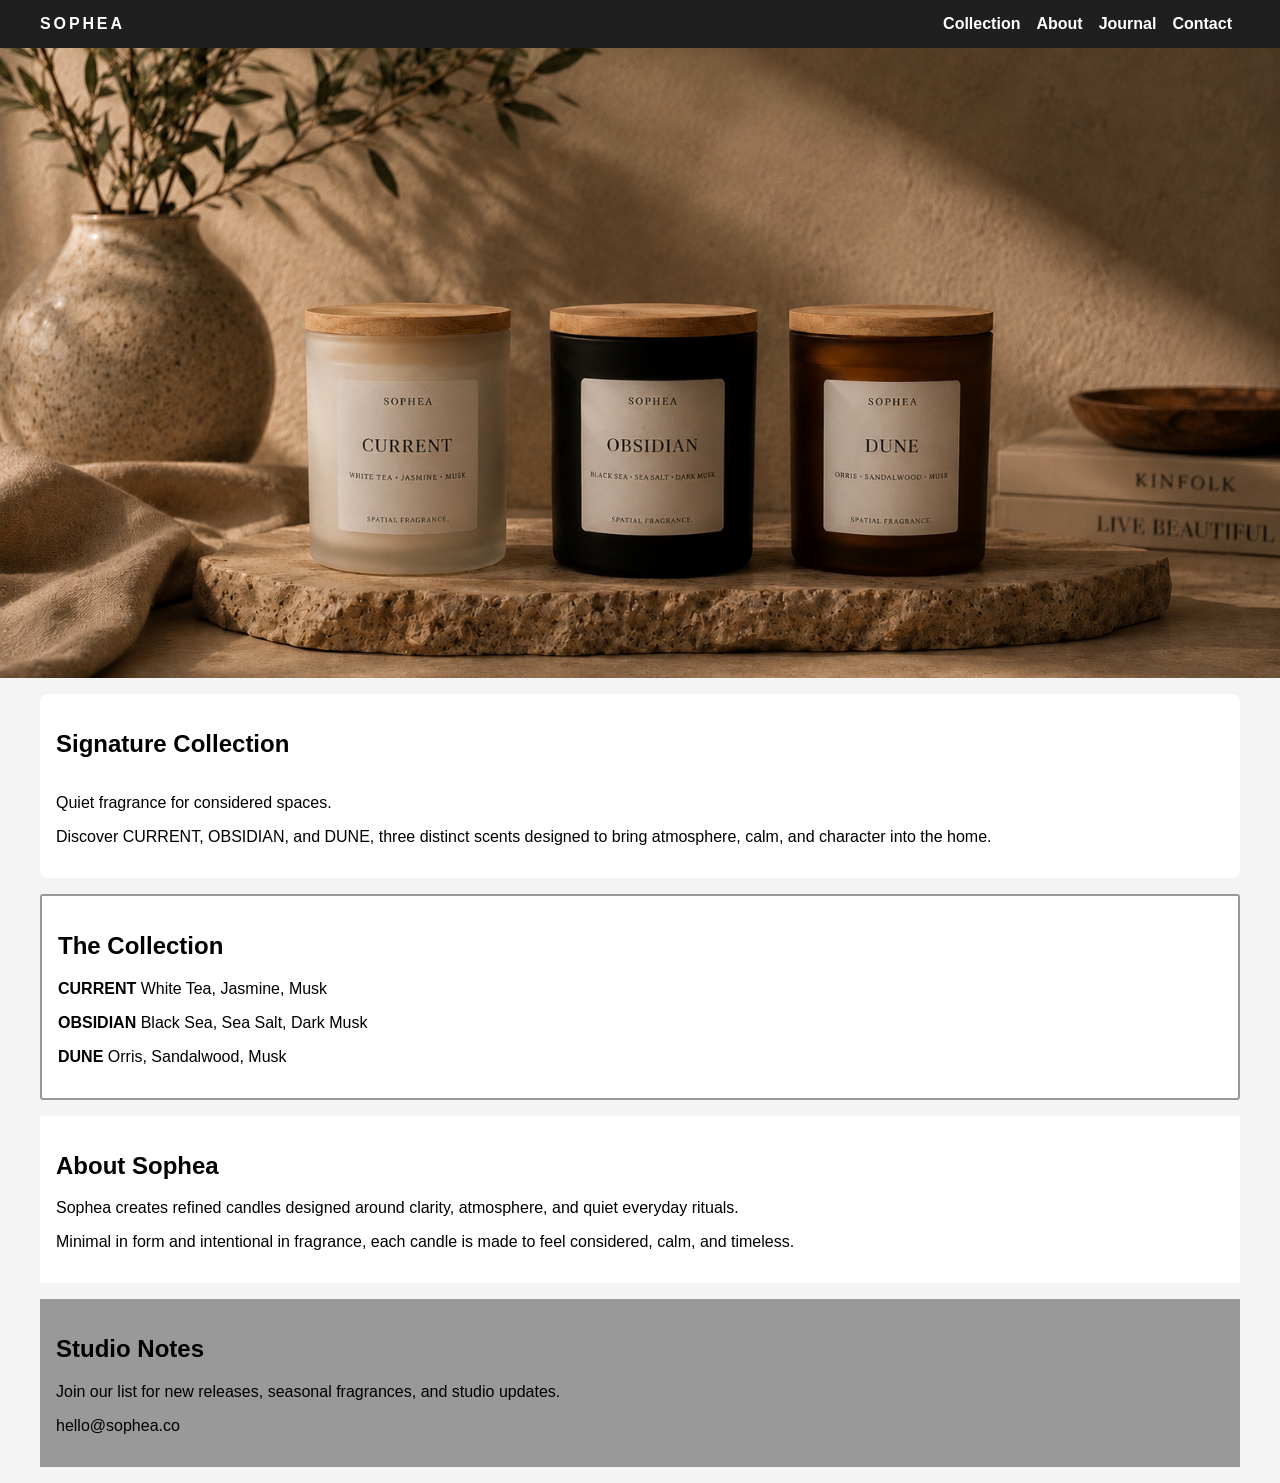
==== index.html @ df0ff9df "Update SOPHEA website" ====
<!DOCTYPE html>
<html lang="en">
<head>
    <meta charset="UTF-8">
    <title>SOPHEA</title>

    <link rel="stylesheet" href="lib/css/styleguide.css">
    <link rel="stylesheet" href="amaya.jonathan/css/storetheme.css">
</head>
<body>

    <header class= "navbar">
        <div class="container display-flex">
                <div class="flex-none">
                <h1>SOPHEA</h1>
            </div>
            <div class="flex-stretch"></div>
        <nav class="flex-none nav">
        <ul class="container display-flex">
            <li><a href="#collection">Collection</a></li>
            <li><a href="#about">About</a></li>
            <li><a href="#newsletter">Journal</a></li>
            <li><a href="#contact">Contact</a></li>
        </ul>
    </nav>
    </header>

    <div class="view-window" style="background-image:url('img/collection.jpg')">
    </div>

    

    <div class="container">

        <article id="collection" class="article card soft">
    <div class="display-flex flex-align-center">
        <div class="flex-stretch">
            <h2>Signature Collection</h2>
        </div>
        <div class="flex-none">
            
        </div>
    </div>

    <div class="article-body">
                <p>Quiet fragrance for considered spaces.</p>
                <p>Discover CURRENT, OBSIDIAN, and DUNE, three distinct scents designed to bring atmosphere, calm, and character into the home.</p>
    </div>
    </article>

        <article id="about" class="article card hard">
    <h2>The Collection</h2>

    <div class="article-body">
                <p><strong>CURRENT</strong> White Tea, Jasmine, Musk</p>
                <p><strong>OBSIDIAN</strong> Black Sea, Sea Salt, Dark Musk</p>
                <p><strong>DUNE</strong> Orris, Sandalwood, Musk</p>
    </div>
    </article>
    </div>
    
    <div class="container">
        <article id="newsletter" class="article card">
    <h2>About Sophea</h2>

    <div class="article-body">
                <p>Sophea creates refined candles designed around clarity, atmosphere, and quiet everyday rituals.</p>
                <p>Minimal in form and intentional in fragrance, each candle is made to feel considered, calm, and timeless.</p>
    </div>
    </article>

        <article id="contact" class="article card medium">
            <h2>Studio Notes</h2>

            <div class="article-body">
                <p>Join our list for new releases, seasonal fragrances, and studio updates.</p>
                <p>hello@sophea.co</p>
                
            </div>
        </article>

    </div>

</body>
</html>
---- lib/css/styleguide.css ----
/* CSS RESET */

*, *::after, *::before {
	box-sizing:border-box;
}

:root {
	--color-neutral-light:#eee;
	--color-neutral-medium:#999;
	--color-neutral-dark:#555;

	--color-black:#000;
	--color-white:#fff;


	--header-height:3rem;
	--spacing:1rem;


	--font-serif: canela, helvetica, futura, serif;
	--font-sans: futura, sans-serif;
}


body {
	margin:0;
	font-size:100%;
	font-family:var(--font-sans);
}

h1,
h2,
h3,
h4,
h5,
h6 {
	font-family: var(--font-serif);
}

a {
	color:inherit;
	font-weight:bold;
	text-decoration:none;
}
a:hover {
	text-decoration: underline;
}





 /* LAYOUT CLASSES */

 .container {
 	max-width: 1200px;
 	margin-right: auto;
 	margin-left: auto;
 }



.display-flex { display:flex; }
.display-inline-flex { display:inline-flex; }
.display-block { display:block; }
.display-inline-block { display:inline-block; }

.flex-stretch { flex: 1 1 auto; }
.flex-none { flex: none; }

.flex-align-center { align-items: center; }
.flex-justify-center { justify-content: center; }



/* COMPONENT CLASSES */
.nav ul {
	list-style-type:none;
	margin-top: 0;
	margin-bottom: 0;
	padding-left: 0;
}


.navbar {
	background-color:var(--color-neutral-dark);
	color:var(--color-white);
	line-height:var(--header-height);
}

	.navbar h1 {
		font-size:1em;
		margin:0;
		font-family:var(--font-sans);
	}
	.navbar a {
		padding:0 0.5em;
	}

/* CARD */

.card {
	background-color:var(--color-white);
	margin-top:1em;
	margin-bottom:1em;
	padding:1em;

	overflow:hidden;
	position:relative;
	}
	.card.soft {
		border-radius:0.5em;
		box-shadow: 0 0 10px rgba(0,0,0,0.1);
	}	
	.card.hard {
		border-radius:0.2em;
		border:2px solid var(--color-neutral-medium);
	}


	.card.dark {
    background-color: var(--color-neutral-dark);
    color: var(--color-neutral-light);
	}

	.card.medium {
    background-color: var(--color-neutral-medium);
	}

	.card.flat {
    padding: 0;
	}




.view-window {
	height:80vh;
	position:relative;
	overflow:hidden;
	background-size:cover;
	background-position:center;
	background-attachment:fixed;
}
---- amaya.jonathan/css/storetheme.css ----
.navbar {
    background-color: #1f1f1f;
}

.navbar h1 {
    letter-spacing: 0.18em;
}

.view-window {
    height: 70vh;
    background-size: cover;
    background-position: center;
    background-attachment: scroll;
}

.card {
    border-radius: 0;
}

.card.soft {
    box-shadow: none;
}

body {
    background-color: #f4f4f4;
}
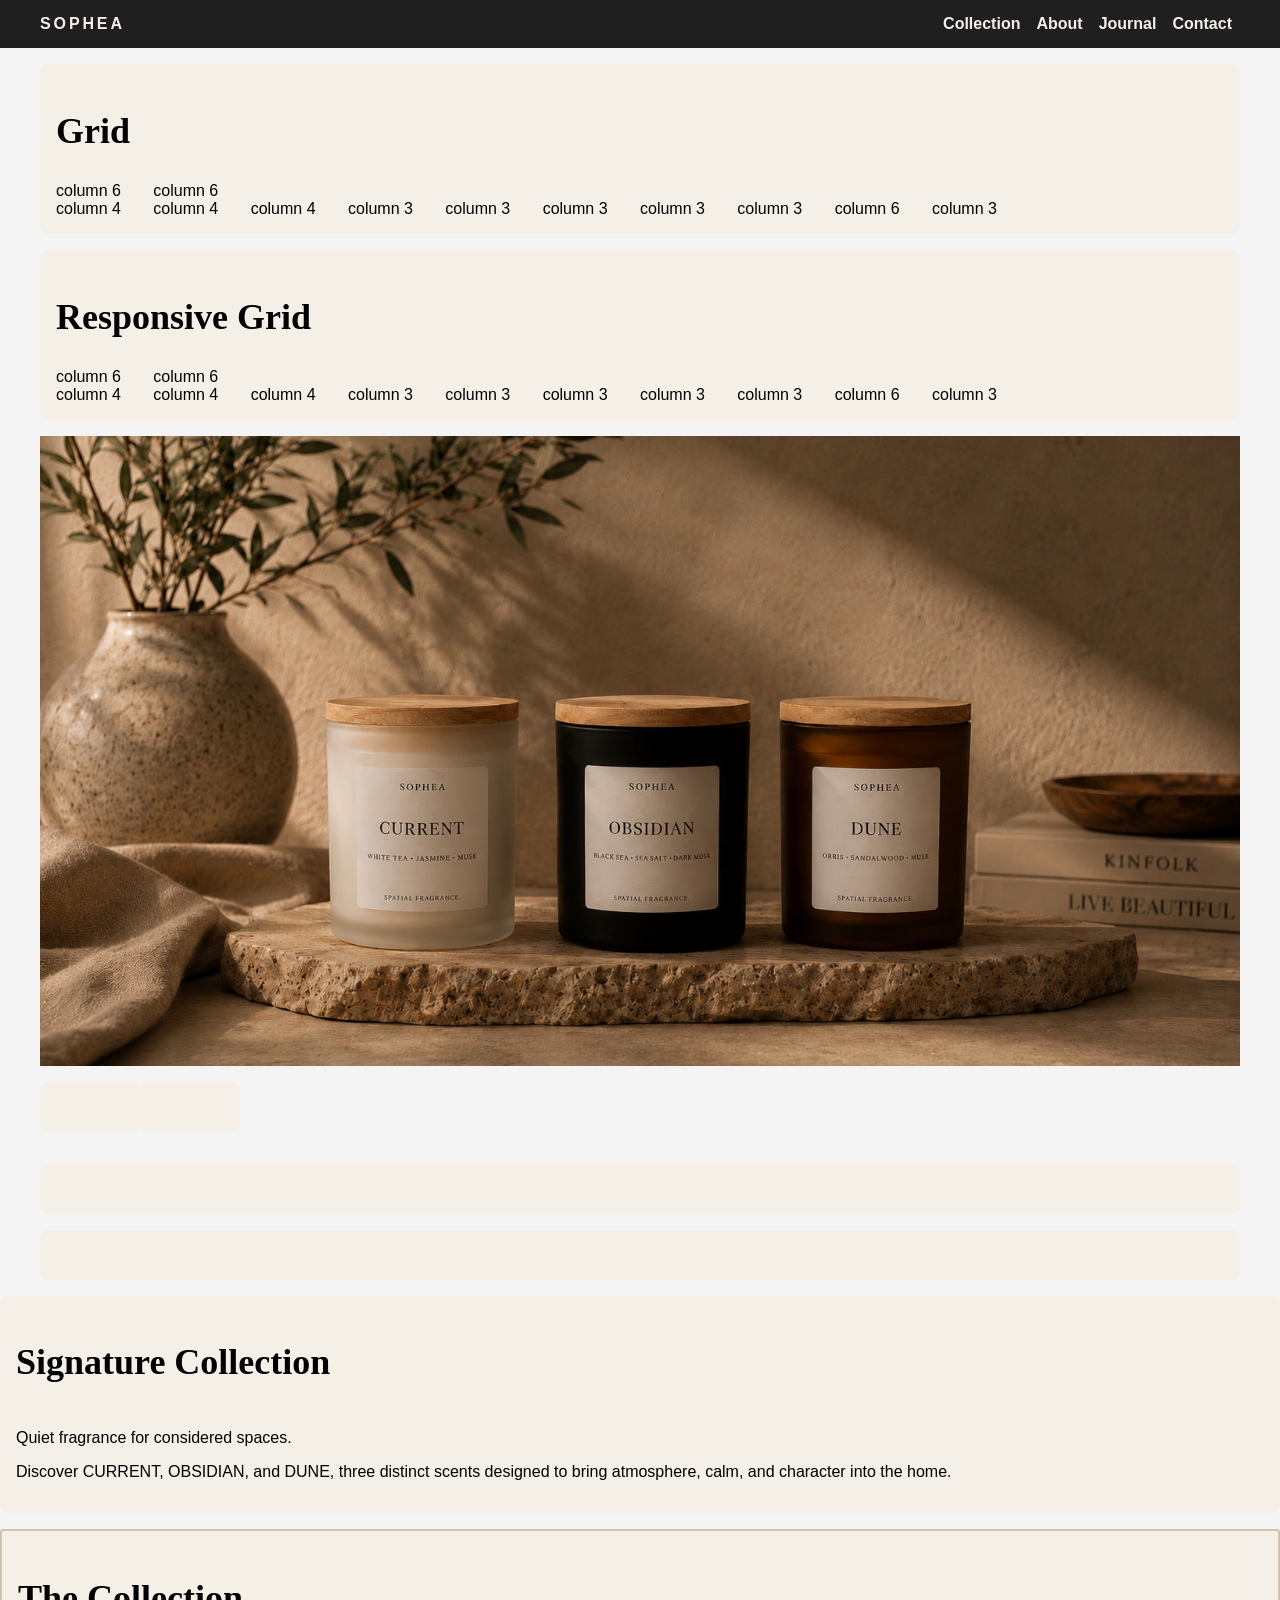
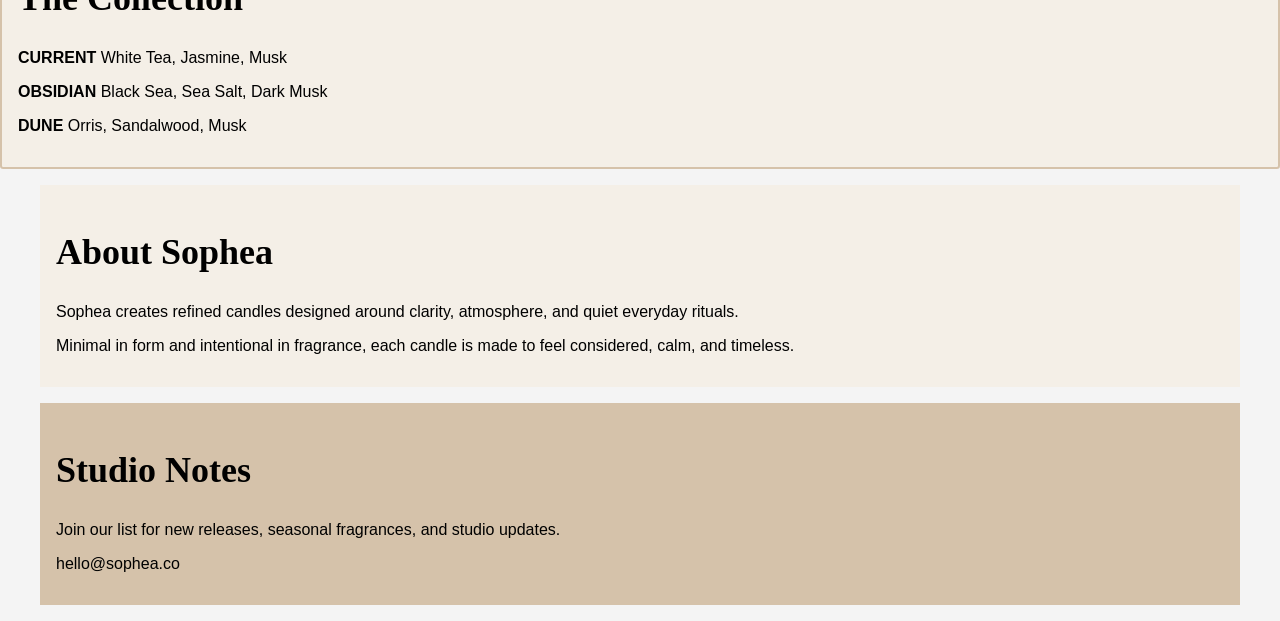
==== commit 2285866d: ":wqAdd SOPHEA style guide :wq" ====
--- a/index.html
+++ b/index.html
@@ -4,7 +4,11 @@
     <meta charset="UTF-8">
     <title>SOPHEA</title>
 
+    <meta name="viewport" content="width=device-width">
+
+
     <link rel="stylesheet" href="lib/css/styleguide.css">
+    <link rel="stylesheet" href="lib/css/gridsystem.css">
     <link rel="stylesheet" href="amaya.jonathan/css/storetheme.css">
 </head>
 <body>
@@ -25,12 +29,86 @@
     </nav>
     </header>
 
+<div class=" container">
+    <div class="card soft">
+
+        <h2>Grid</h2>
+        <div class="grid">
+            <div class="col-xs-12-md-6">column 6</div>
+            <div class="col-xs-12-md-6">column 6</div>
+        </div>
+        <div class="grid gap">
+            <div class="col-xs-12 col-md-4 col-xl-3">column 4</div>
+            <div class="col-xs-12 col-md-4 col-xl-6">column 4</div>
+            <div class="col-xs-12 col-md-4 col-xl-3">column 4</div>
+
+            <div class="col-xs-3">column 3</div>
+            <div class="col-xs-3">column 3</div>
+            <div class="col-xs-3">column 3</div>
+            <div class="col-xs-3">column 3</div>
+
+            <div class="col-xs-3">column 3</div>
+            <div class="col-xs-6">column 6</div>
+            <div class="col-xs-3">column 3</div>
+        </div>
+    </div>
+
+
+<div class=" container">
+    <div class="card soft">
+        <h2>Responsive Grid</h2>
+        <div class="grid">
+            <div class="col-xs-12-md-6">column 6</div>
+            <div class="col-xs-12-md-6">column 6</div>
+        </div>
+        <div class="grid">
+            <div class="col-xs-12 col-md-4 col-xl-4">column 4</div>
+            <div class="col-xs-12 col-md-4 col-xl-4">column 4</div>
+            <div class="col-xs-12 col-md-4 col-xl-4">column 4</div>
+
+            <div class="col-xs-3">column 3</div>
+            <div class="col-xs-3">column 3</div>
+            <div class="col-xs-3">column 3</div>
+            <div class="col-xs-3">column 3</div>
+
+            <div class="col-xs-3">column 3</div>
+            <div class="col-xs-6">column 6</div>
+            <div class="col-xs-3">column 3</div>
+        </div>
+    </div>
+
+
     <div class="view-window" style="background-image:url('img/collection.jpg')">
     </div>
 
     
 
     <div class="container">
+        <div class="grid gap xs-small md-medium">
+            <!-- .col-xs-6.col-md-3*4>.card>{card} -->
+            <div class="col-xs-6 col-md-3">
+                <div class="card soft">
+                    <img src="http://via.placeholder.com/500" alt=""class="media-image">
+            </div>
+            </div class="col-xs-6 col-md-3">
+                <div class="card soft">
+                    <img src="http://via.placeholder.com/500" alt=""class="media-image">
+            </div>
+            </div class="col-xs-6 col-md-3">
+                <div class="card soft">
+                    <img src="http://via.placeholder.com/500" alt=""class="media-image">
+            </div>
+            </div class="col-xs-6 col-md-3">
+                <div class="card soft">
+                    <img src="http://via.placeholder.com/500" alt=""class="media-image">
+            </div>
+        </div> 
+    </div>
+
+
+
+
+    </div>
 
         <article id="collection" class="article card soft">
     <div class="display-flex flex-align-center">
--- a/lib/css/styleguide.css
+++ b/lib/css/styleguide.css
@@ -6,20 +6,20 @@
 }
 
 :root {
-	--color-neutral-light:#eee;
-	--color-neutral-medium:#999;
-	--color-neutral-dark:#555;
-
-	--color-black:#000;
-	--color-white:#fff;
-
+    --color-neutral-light:#F4EFE7;
+    --color-neutral-medium:#D5C2AA;
+    --color-neutral-dark:#24211D;
+
+    --color-black:#24211D;
+    --color-white:#F4EFE7;
+    --color-brown:#78604C;
 
 	--header-height:3rem;
 	--spacing:1rem;
 
 
-	--font-serif: canela, helvetica, futura, serif;
-	--font-sans: futura, sans-serif;
+	--font-serif: "Canela", "Adobe Garamond Pro", Georgia, serif;
+	--font-sans: "Helvetica Neue", Helvetica, Arial, sans-serif;
 }
 
 
@@ -37,6 +37,30 @@
 h6 {
 	font-family: var(--font-serif);
 }
+h1 {
+    font-size: 3rem;
+}
+
+h2 {
+    font-size: 2.25rem;
+}
+
+h3 {
+    font-size: 1.75rem;
+}
+
+h4 {
+    font-size: 1.35rem;
+}
+
+h5 {
+    font-size: 1.1rem;
+}
+
+h6 {
+    font-size: 0.9rem;
+}
+
 
 a {
 	color:inherit;
@@ -71,6 +95,21 @@
 
 .flex-align-center { align-items: center; }
 .flex-justify-center { justify-content: center; }
+
+
+
+
+
+/* small classes */
+
+.media-image {
+	max-width:100%;
+	vertical-align: text-bottom;
+}
+
+
+
+
 
 
 
@@ -142,4 +181,233 @@
 	background-size:cover;
 	background-position:center;
 	background-attachment:fixed;
-}+}
+
+/* SOPHEA COLOR PALETTE */
+
+.color-swatch {
+    padding: 2rem;
+    margin-top: 1rem;
+    margin-bottom: 1rem;
+    font-family: var(--font-sans);
+}
+
+.color-black {
+    background-color: var(--color-black);
+    color: var(--color-white);
+}
+
+.color-cream {
+    background-color: var(--color-white);
+    color: var(--color-black);
+    border: 1px solid var(--color-neutral-medium);
+}
+
+.color-brown {
+    background-color: var(--color-brown);
+    color: var(--color-white);
+}
+
+/* NAVIGATION STYLES */
+
+.nav-flex ul {
+    display: flex;
+    gap: 2rem;
+    align-items: center;
+}
+
+.nav-flex li {
+    list-style: none;
+}
+
+.nav-flex ul {
+    padding-left: 0;
+}
+
+.nav-stretch ul {
+    display: flex;
+    padding-left: 0;
+}
+
+.nav-stretch li {
+    list-style: none;
+    flex: 1;
+    text-align: center;
+}
+
+/* SOPHEA Style Guide Introduction */
+
+.brand-intro {
+    max-width: 960px;
+    margin: 0 auto;
+    padding: 80px 24px 60px;
+    text-align: center;
+}
+
+.brand-name {
+    margin: 0 0 24px;
+    font-size: 14px;
+    font-weight: 600;
+    letter-spacing: 0.35em;
+    text-transform: uppercase;
+}
+
+.brand-intro h1 {
+    margin: 0;
+    font-size: 64px;
+    line-height: 1.05;
+    font-weight: 500;
+}
+
+.brand-tagline {
+    margin: 24px 0 0;
+    font-size: 16px;
+    letter-spacing: 0.08em;
+    color: #78604C;
+}
+
+#headings h6 {
+    letter-spacing: 0.25em;
+    text-transform: uppercase;
+    font-weight: 500;
+}
+
+/* SOPHEA COLOR PALETTE */
+
+.color-swatch {
+    min-height: 220px;
+    padding: 28px;
+    display: flex;
+    flex-direction: column;
+    justify-content: flex-end;
+    border-radius: 2px;
+}
+
+.color-swatch strong {
+    font-size: 14px;
+    letter-spacing: 0.16em;
+    margin-bottom: 8px;
+}
+
+.color-swatch span {
+    font-size: 13px;
+    letter-spacing: 0.08em;
+    margin-bottom: 4px;
+}
+
+.color-swatch small {
+    font-size: 11px;
+    text-transform: uppercase;
+    letter-spacing: 0.12em;
+    opacity: 0.7;
+}
+
+/* Primary */
+.color-black {
+    background-color: #24211D;
+    color: #F4EFE7;
+}
+
+/* Background */
+.color-cream {
+    background-color: #F4EFE7;
+    color: #24211D;
+    border: 1px solid #DED6CC;
+}
+
+/* Accent */
+.color-brown {
+    background-color: #78604C;
+    color: #F4EFE7;
+}
+
+/* SOPHEA CARD COMPONENTS */
+
+#cards .grid {
+    align-items: stretch;
+}
+
+#cards .card {
+    min-height: 150px;
+    padding: 24px;
+    display: flex;
+    flex-direction: column;
+    justify-content: flex-end;
+}
+
+#cards .card small {
+    display: block;
+    margin-bottom: 18px;
+    font-family: var(--font-sans);
+    font-size: 10px;
+    letter-spacing: 0.14em;
+    text-transform: uppercase;
+}
+
+#cards .card h3 {
+    margin: 0 0 8px;
+    font-size: 24px;
+}
+
+#cards .card p {
+    margin: 0;
+    font-size: 13px;
+    line-height: 1.4;
+}
+
+#cards .card.dark small,
+#cards .card.dark h3,
+#cards .card.dark p {
+    color: #F4EFE7;
+}
+
+#cards .card.medium {
+    background-color: #D5C2AA;
+}
+
+/* SOPHEA VIEW WINDOW */
+
+.view-window {
+    position: relative;
+    display: flex;
+    align-items: flex-end;
+    min-height: 620px;
+    padding: 48px;
+    background-size: cover;
+    background-position: center;
+    overflow: hidden;
+}
+
+.view-window-content {
+    position: relative;
+    max-width: 360px;
+    padding: 28px 32px;
+    background: rgba(36, 33, 29, 0.88);
+    color: #F4EFE7;
+}
+
+.view-window-content small {
+    display: block;
+    margin-bottom: 14px;
+    font-size: 11px;
+    letter-spacing: 0.18em;
+}
+
+.view-window-content h2 {
+    margin: 0 0 8px;
+    color: #F4EFE7;
+}
+
+.view-window-content p {
+    margin: 0 0 22px;
+    font-size: 14px;
+}
+
+.view-window-content a {
+    color: #F4EFE7;
+    font-size: 12px;
+    letter-spacing: 0.12em;
+    text-decoration: none;
+    text-transform: uppercase;
+}
+
--- a/lib/css/gridsystem.css
+++ b/lib/css/gridsystem.css
@@ -0,0 +1,112 @@
+
+
+.grid {
+	display:grid;
+	grid-template-columns: repeat(12, 1fr);
+}
+
+.grid-gap {
+	--grid-gap:1em;
+	grid-gap:var(--grid-gap);
+	gap:var(--grid-gap);
+}
+	
+
+
+
+
+/* Extra Small */
+@media (max-width:0) {
+	.gap.xs-large { --grid-gap:2em; }
+	.gap.xs-medium { --grid-gap:1em; }
+	.gap.xs-small { --grid-gap:0.5em; }
+	.col-sm-1 {grid-column: span 1; }
+	.col-sm-2 {grid-column: span 2; }
+	.col-sm-3 {grid-column: span 3; }
+	.col-sm-4 {grid-column: span 4; }
+	.col-sm-5 {grid-column: span 5; }
+	.col-sm-6 {grid-column: span 6; }
+	.col-sm-7 {grid-column: span 7; }
+	.col-sm-8 {grid-column: span 8; }
+	.col-sm-9 {grid-column: span 9; }
+	.col-sm-10 {grid-column: span 10; }
+	.col-sm-11 {grid-column: span 11; }
+	.col-sm-12 {grid-column: span 12; }
+}
+
+
+/* Small */
+@media (max-width:380px) {
+	.gap.sm-large { --grid-gap:2em; }
+	.gap.sm-medium { --grid-gap:1em; }
+	.gap.sm-small { --grid-gap:0.5em; }
+	.col-sm-1 {grid-column: span 1; }
+	.col-sm-2 {grid-column: span 2; }
+	.col-sm-3 {grid-column: span 3; }
+	.col-sm-4 {grid-column: span 4; }
+	.col-sm-5 {grid-column: span 5; }
+	.col-sm-6 {grid-column: span 6; }
+	.col-sm-7 {grid-column: span 7; }
+	.col-sm-8 {grid-column: span 8; }
+	.col-sm-9 {grid-column: span 9; }
+	.col-sm-10 {grid-column: span 10; }
+	.col-sm-11 {grid-column: span 11; }
+	.col-sm-12 {grid-column: span 12; }
+}
+
+/* Medium */
+@media (max-width:550px) {
+	.gap.md-large { --grid-gap:2em; }
+	.gap.md-medium { --grid-gap:1em; }
+	.gap.md-small { --grid-gap:0.5em; }
+	.col-md-1 {grid-column: span 1; }
+	.col-md-2 {grid-column: span 2; }
+	.col-md-3 {grid-column: span 3; }
+	.col-md-4 {grid-column: span 4; }
+	.col-md-5 {grid-column: span 5; }
+	.col-md-6 {grid-column: span 6; }
+	.col-md-7 {grid-column: span 7; }
+	.col-md-8 {grid-column: span 8; }
+	.col-md-9 {grid-column: span 9; }
+	.col-md-10 {grid-column: span 10; }
+	.col-md-11 {grid-column: span 11; }
+	.col-md-12 {grid-column: span 12; }
+}
+
+/* Large */
+@media (max-width:900px) {
+	.gap.lg-large { --grid-gap:2em; }
+	.gap.lg-medium { --grid-gap:1em; }
+	.gap.lg-small { --grid-gap:0.5em; }
+	.col-lg-1 {grid-column: span 1; }
+	.col-lg-2 {grid-column: span 2; }
+	.col-lg-3 {grid-column: span 3; }
+	.col-lg-4 {grid-column: span 4; }
+	.col-lg-5 {grid-column: span 5; }
+	.col-lg-6 {grid-column: span 6; }
+	.col-lg-7 {grid-column: span 7; }
+	.col-lg-8 {grid-column: span 8; }
+	.col-lg-9 {grid-column: span 9; }
+	.col-lg-10 {grid-column: span 10; }
+	.col-lg-11 {grid-column: span 11; }
+	.col-lg-12 {grid-column: span 12; }
+}
+
+/* Extra Large */
+@media (max-width:1200px) {
+	.gap.xl-large { --grid-gap:2em; }
+	.gap.xl-medium { --grid-gap:1em; }
+	.gap.xl-small { --grid-gap:0.5em; }
+	.col-xl-1 {grid-column: span 1; }
+	.col-xl-2 {grid-column: span 2; }
+	.col-xl-3 {grid-column: span 3; }
+	.col-xl-4 {grid-column: span 4; }
+	.col-xl-5 {grid-column: span 5; }
+	.col-xl-6 {grid-column: span 6; }
+	.col-xl-7 {grid-column: span 7; }
+	.col-xl-8 {grid-column: span 8; }
+	.col-xl-9 {grid-column: span 9; }
+	.col-xl-10 {grid-column: span 10; }
+	.col-xl-11 {grid-column: span 11; }
+	.col-xl-12 {grid-column: span 12; }
+}
--- a/amaya.jonathan/css/storetheme.css
+++ b/amaya.jonathan/css/storetheme.css
@@ -25,4 +25,25 @@
 
 body {
     background-color: #f4f4f4;
-}+}
+
+
+
+
+@media (max-width:800px) {
+    .container {
+       padding-left:1em;
+       padding-right:1em; 
+    }
+    .navbar h1 {
+        padding-left:0.5em;
+    }
+}
+@media (max-width:400px) {
+    .navbar .display-flex {
+        display:block;
+    }
+    .navbar .nav li {
+        line-height:2em;
+        }
+    }
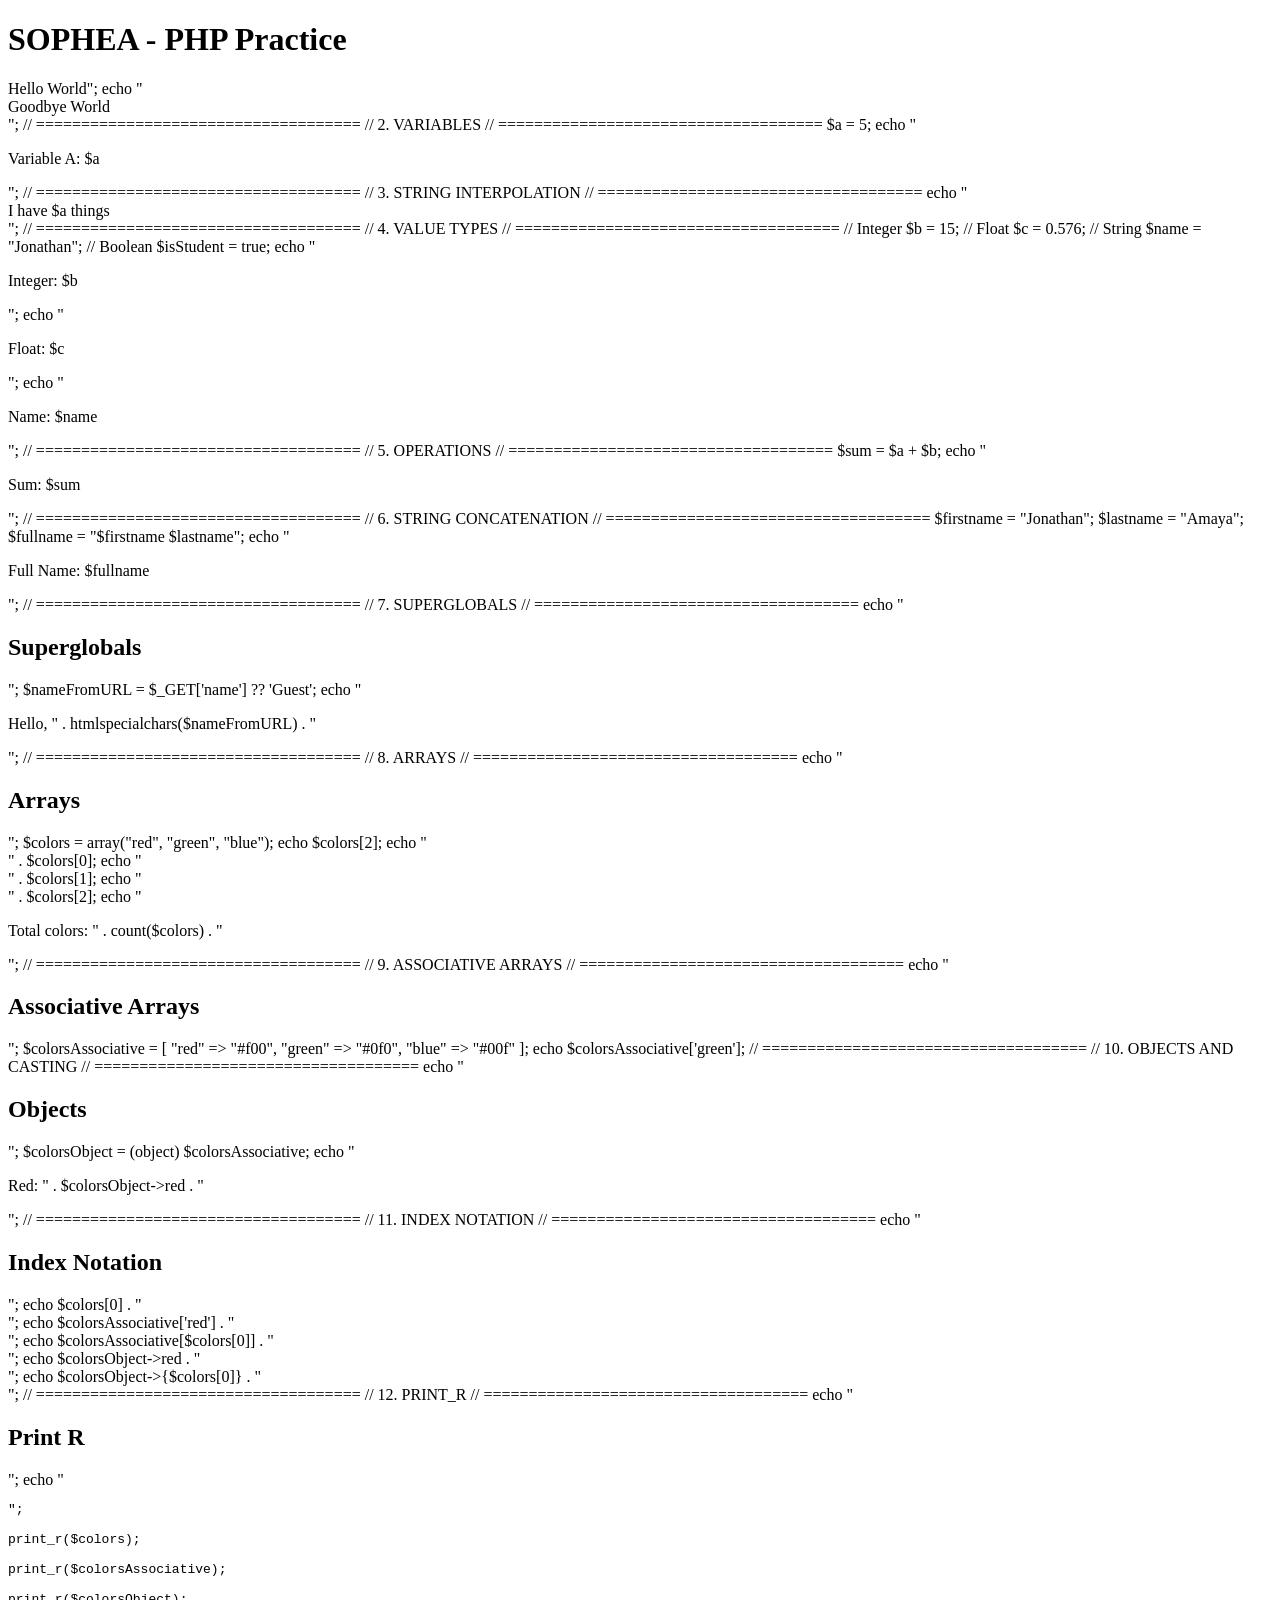
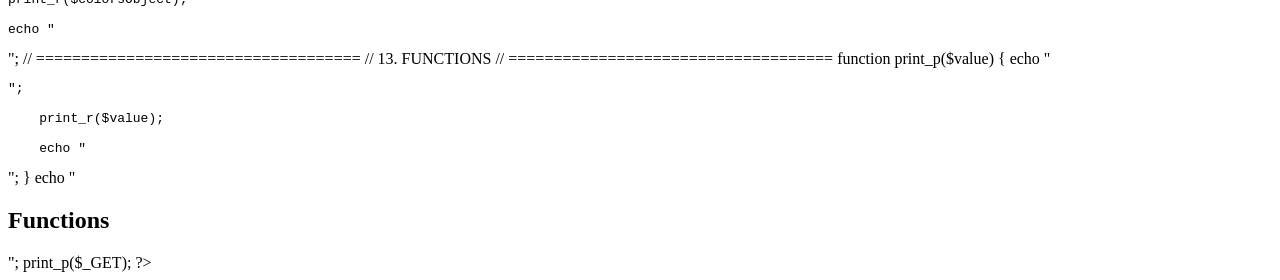
==== commit 322aac5f: "Complete Assignment 10.1 SOPHEA Product Templates" ====
--- a/index.html
+++ b/index.html
@@ -1,163 +1,193 @@
 <!DOCTYPE html>
 <html lang="en">
+
 <head>
     <meta charset="UTF-8">
-    <title>SOPHEA</title>
+    <meta name="viewport" content="width=device-width, initial-scale=1.0">
+    <title>SOPHEA | PHP Practice</title>
+</head>
 
-    <meta name="viewport" content="width=device-width">
+<body>
+
+<h1>SOPHEA - PHP Practice</h1>
+
+<?php
+
+// ====================================
+// 1. ECHO - HELLO WORLD
+// ====================================
+
+echo "Hello World!";
+
+echo "<div>Hello World</div>";
+echo "<div>Goodbye World</div>";
 
 
-    <link rel="stylesheet" href="lib/css/styleguide.css">
-    <link rel="stylesheet" href="lib/css/gridsystem.css">
-    <link rel="stylesheet" href="amaya.jonathan/css/storetheme.css">
-</head>
-<body>
+// ====================================
+// 2. VARIABLES
+// ====================================
 
-    <header class= "navbar">
-        <div class="container display-flex">
-                <div class="flex-none">
-                <h1>SOPHEA</h1>
-            </div>
-            <div class="flex-stretch"></div>
-        <nav class="flex-none nav">
-        <ul class="container display-flex">
-            <li><a href="#collection">Collection</a></li>
-            <li><a href="#about">About</a></li>
-            <li><a href="#newsletter">Journal</a></li>
-            <li><a href="#contact">Contact</a></li>
-        </ul>
-    </nav>
-    </header>
+$a = 5;
 
-<div class=" container">
-    <div class="card soft">
-
-        <h2>Grid</h2>
-        <div class="grid">
-            <div class="col-xs-12-md-6">column 6</div>
-            <div class="col-xs-12-md-6">column 6</div>
-        </div>
-        <div class="grid gap">
-            <div class="col-xs-12 col-md-4 col-xl-3">column 4</div>
-            <div class="col-xs-12 col-md-4 col-xl-6">column 4</div>
-            <div class="col-xs-12 col-md-4 col-xl-3">column 4</div>
-
-            <div class="col-xs-3">column 3</div>
-            <div class="col-xs-3">column 3</div>
-            <div class="col-xs-3">column 3</div>
-            <div class="col-xs-3">column 3</div>
-
-            <div class="col-xs-3">column 3</div>
-            <div class="col-xs-6">column 6</div>
-            <div class="col-xs-3">column 3</div>
-        </div>
-    </div>
+echo "<p>Variable A: $a</p>";
 
 
-<div class=" container">
-    <div class="card soft">
-        <h2>Responsive Grid</h2>
-        <div class="grid">
-            <div class="col-xs-12-md-6">column 6</div>
-            <div class="col-xs-12-md-6">column 6</div>
-        </div>
-        <div class="grid">
-            <div class="col-xs-12 col-md-4 col-xl-4">column 4</div>
-            <div class="col-xs-12 col-md-4 col-xl-4">column 4</div>
-            <div class="col-xs-12 col-md-4 col-xl-4">column 4</div>
+// ====================================
+// 3. STRING INTERPOLATION
+// ====================================
 
-            <div class="col-xs-3">column 3</div>
-            <div class="col-xs-3">column 3</div>
-            <div class="col-xs-3">column 3</div>
-            <div class="col-xs-3">column 3</div>
-
-            <div class="col-xs-3">column 3</div>
-            <div class="col-xs-6">column 6</div>
-            <div class="col-xs-3">column 3</div>
-        </div>
-    </div>
+echo "<div>I have $a things</div>";
 
 
-    <div class="view-window" style="background-image:url('img/collection.jpg')">
-    </div>
+// ====================================
+// 4. VALUE TYPES
+// ====================================
 
-    
+// Integer
+$b = 15;
 
-    <div class="container">
-        <div class="grid gap xs-small md-medium">
-            <!-- .col-xs-6.col-md-3*4>.card>{card} -->
-            <div class="col-xs-6 col-md-3">
-                <div class="card soft">
-                    <img src="http://via.placeholder.com/500" alt=""class="media-image">
-            </div>
-            </div class="col-xs-6 col-md-3">
-                <div class="card soft">
-                    <img src="http://via.placeholder.com/500" alt=""class="media-image">
-            </div>
-            </div class="col-xs-6 col-md-3">
-                <div class="card soft">
-                    <img src="http://via.placeholder.com/500" alt=""class="media-image">
-            </div>
-            </div class="col-xs-6 col-md-3">
-                <div class="card soft">
-                    <img src="http://via.placeholder.com/500" alt=""class="media-image">
-            </div>
-        </div> 
-    </div>
+// Float
+$c = 0.576;
+
+// String
+$name = "Jonathan";
+
+// Boolean
+$isStudent = true;
+
+echo "<p>Integer: $b</p>";
+echo "<p>Float: $c</p>";
+echo "<p>Name: $name</p>";
 
 
+// ====================================
+// 5. OPERATIONS
+// ====================================
+
+$sum = $a + $b;
+
+echo "<p>Sum: $sum</p>";
 
 
-    </div>
+// ====================================
+// 6. STRING CONCATENATION
+// ====================================
 
-        <article id="collection" class="article card soft">
-    <div class="display-flex flex-align-center">
-        <div class="flex-stretch">
-            <h2>Signature Collection</h2>
-        </div>
-        <div class="flex-none">
-            
-        </div>
-    </div>
+$firstname = "Jonathan";
+$lastname = "Amaya";
 
-    <div class="article-body">
-                <p>Quiet fragrance for considered spaces.</p>
-                <p>Discover CURRENT, OBSIDIAN, and DUNE, three distinct scents designed to bring atmosphere, calm, and character into the home.</p>
-    </div>
-    </article>
+$fullname = "$firstname $lastname";
 
-        <article id="about" class="article card hard">
-    <h2>The Collection</h2>
+echo "<p>Full Name: $fullname</p>";
 
-    <div class="article-body">
-                <p><strong>CURRENT</strong> White Tea, Jasmine, Musk</p>
-                <p><strong>OBSIDIAN</strong> Black Sea, Sea Salt, Dark Musk</p>
-                <p><strong>DUNE</strong> Orris, Sandalwood, Musk</p>
-    </div>
-    </article>
-    </div>
-    
-    <div class="container">
-        <article id="newsletter" class="article card">
-    <h2>About Sophea</h2>
 
-    <div class="article-body">
-                <p>Sophea creates refined candles designed around clarity, atmosphere, and quiet everyday rituals.</p>
-                <p>Minimal in form and intentional in fragrance, each candle is made to feel considered, calm, and timeless.</p>
-    </div>
-    </article>
+// ====================================
+// 7. SUPERGLOBALS
+// ====================================
 
-        <article id="contact" class="article card medium">
-            <h2>Studio Notes</h2>
+echo "<h2>Superglobals</h2>";
 
-            <div class="article-body">
-                <p>Join our list for new releases, seasonal fragrances, and studio updates.</p>
-                <p>hello@sophea.co</p>
-                
-            </div>
-        </article>
+$nameFromURL = $_GET['name'] ?? 'Guest';
 
-    </div>
+echo "<p>Hello, " . htmlspecialchars($nameFromURL) . "</p>";
+
+
+// ====================================
+// 8. ARRAYS
+// ====================================
+
+echo "<h2>Arrays</h2>";
+
+$colors = array("red", "green", "blue");
+
+echo $colors[2];
+
+echo "<br>" . $colors[0];
+echo "<br>" . $colors[1];
+echo "<br>" . $colors[2];
+
+echo "<p>Total colors: " . count($colors) . "</p>";
+
+
+// ====================================
+// 9. ASSOCIATIVE ARRAYS
+// ====================================
+
+echo "<h2>Associative Arrays</h2>";
+
+$colorsAssociative = [
+    "red" => "#f00",
+    "green" => "#0f0",
+    "blue" => "#00f"
+];
+
+echo $colorsAssociative['green'];
+
+
+// ====================================
+// 10. OBJECTS AND CASTING
+// ====================================
+
+echo "<h2>Objects</h2>";
+
+$colorsObject = (object) $colorsAssociative;
+
+echo "<p>Red: " . $colorsObject->red . "</p>";
+
+
+// ====================================
+// 11. INDEX NOTATION
+// ====================================
+
+echo "<h2>Index Notation</h2>";
+
+echo $colors[0] . "<br>";
+
+echo $colorsAssociative['red'] . "<br>";
+
+echo $colorsAssociative[$colors[0]] . "<br>";
+
+echo $colorsObject->red . "<br>";
+
+echo $colorsObject->{$colors[0]} . "<br>";
+
+
+// ====================================
+// 12. PRINT_R
+// ====================================
+
+echo "<h2>Print R</h2>";
+
+echo "<pre>";
+
+print_r($colors);
+
+print_r($colorsAssociative);
+
+print_r($colorsObject);
+
+echo "</pre>";
+
+
+// ====================================
+// 13. FUNCTIONS
+// ====================================
+
+function print_p($value) {
+
+    echo "<pre>";
+
+    print_r($value);
+
+    echo "</pre>";
+
+}
+
+echo "<h2>Functions</h2>";
+
+print_p($_GET);
+
+?>
 
 </body>
 </html>
